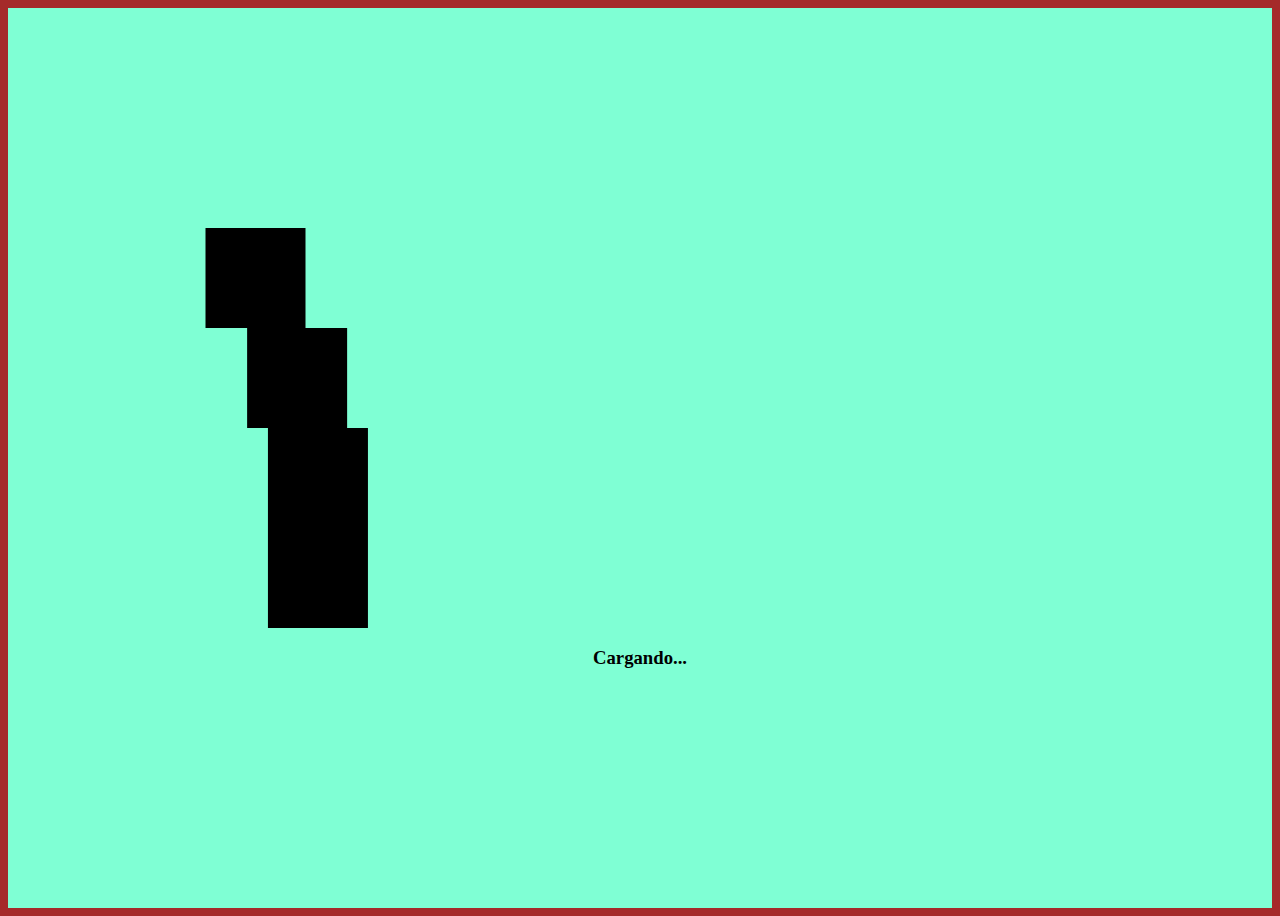
==== Animacion/index.html @ 76e64b33 "Subiendo principio de animacion para pantalla de carga y archivos de la animacion(animejs)" ====
<!DOCTYPE html>
<html lang="en">
<head>
    <meta charset="UTF-8">
    <meta http-equiv="X-UA-Compatible" content="IE=edge">
    <meta name="viewport" content="width=device-width, initial-scale=1.0">
    <script src="./anime-master/lib/anime.min.js"></script>
    <title>Prueba Animaciones</title>

    <style>
        body{
            background-color: brown;
        }
        .container{
            width: 100%;
            height: 100vh;
            background-color: aquamarine;
            align-content: center;
            z-index: 0;
        }

.caja{
        width: 100px;
        height: 100px;
        margin: 0 20% 0 20%;
        background-color: black;
        }
        .pa{
            text-align: center;
        }
    </style>
</head>
<body>
    <div class="container" id="fuera">
        <div class="caja"></div>
        <div class="caja"></div>
        <div class="caja"></div>
        <div class="caja"></div>
        <div class="pa"><h3>Cargando...</h3></div>
    </div>
    <script src="./ani.js"></script>
</body>
</html>
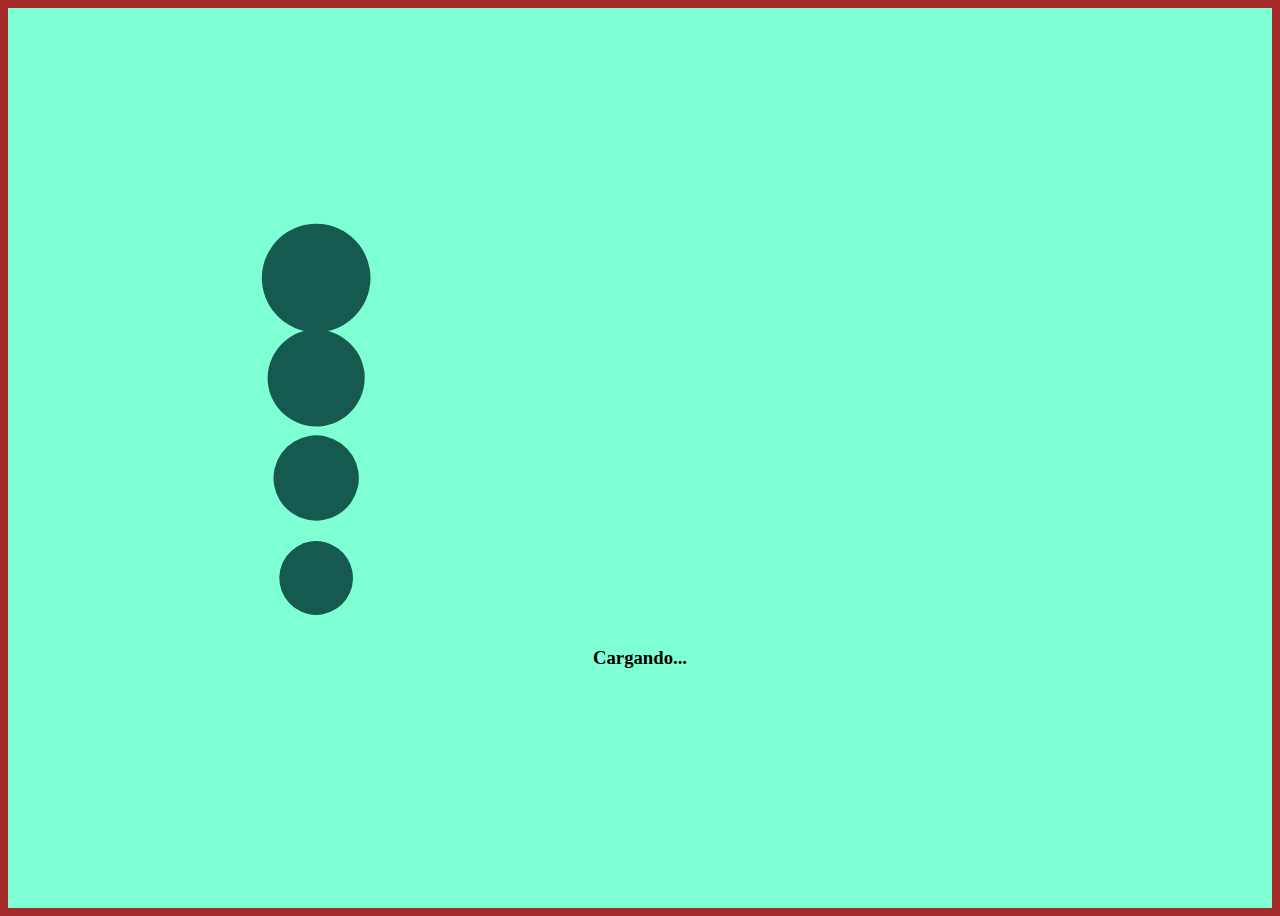
==== commit 88fbb8a0: "style animacion" ====
--- a/Animacion/index.html
+++ b/Animacion/index.html
@@ -23,7 +23,7 @@
         width: 100px;
         height: 100px;
         margin: 0 20% 0 20%;
-        background-color: black;
+        background-color: rgb(22, 90, 79);
         }
         .pa{
             text-align: center;
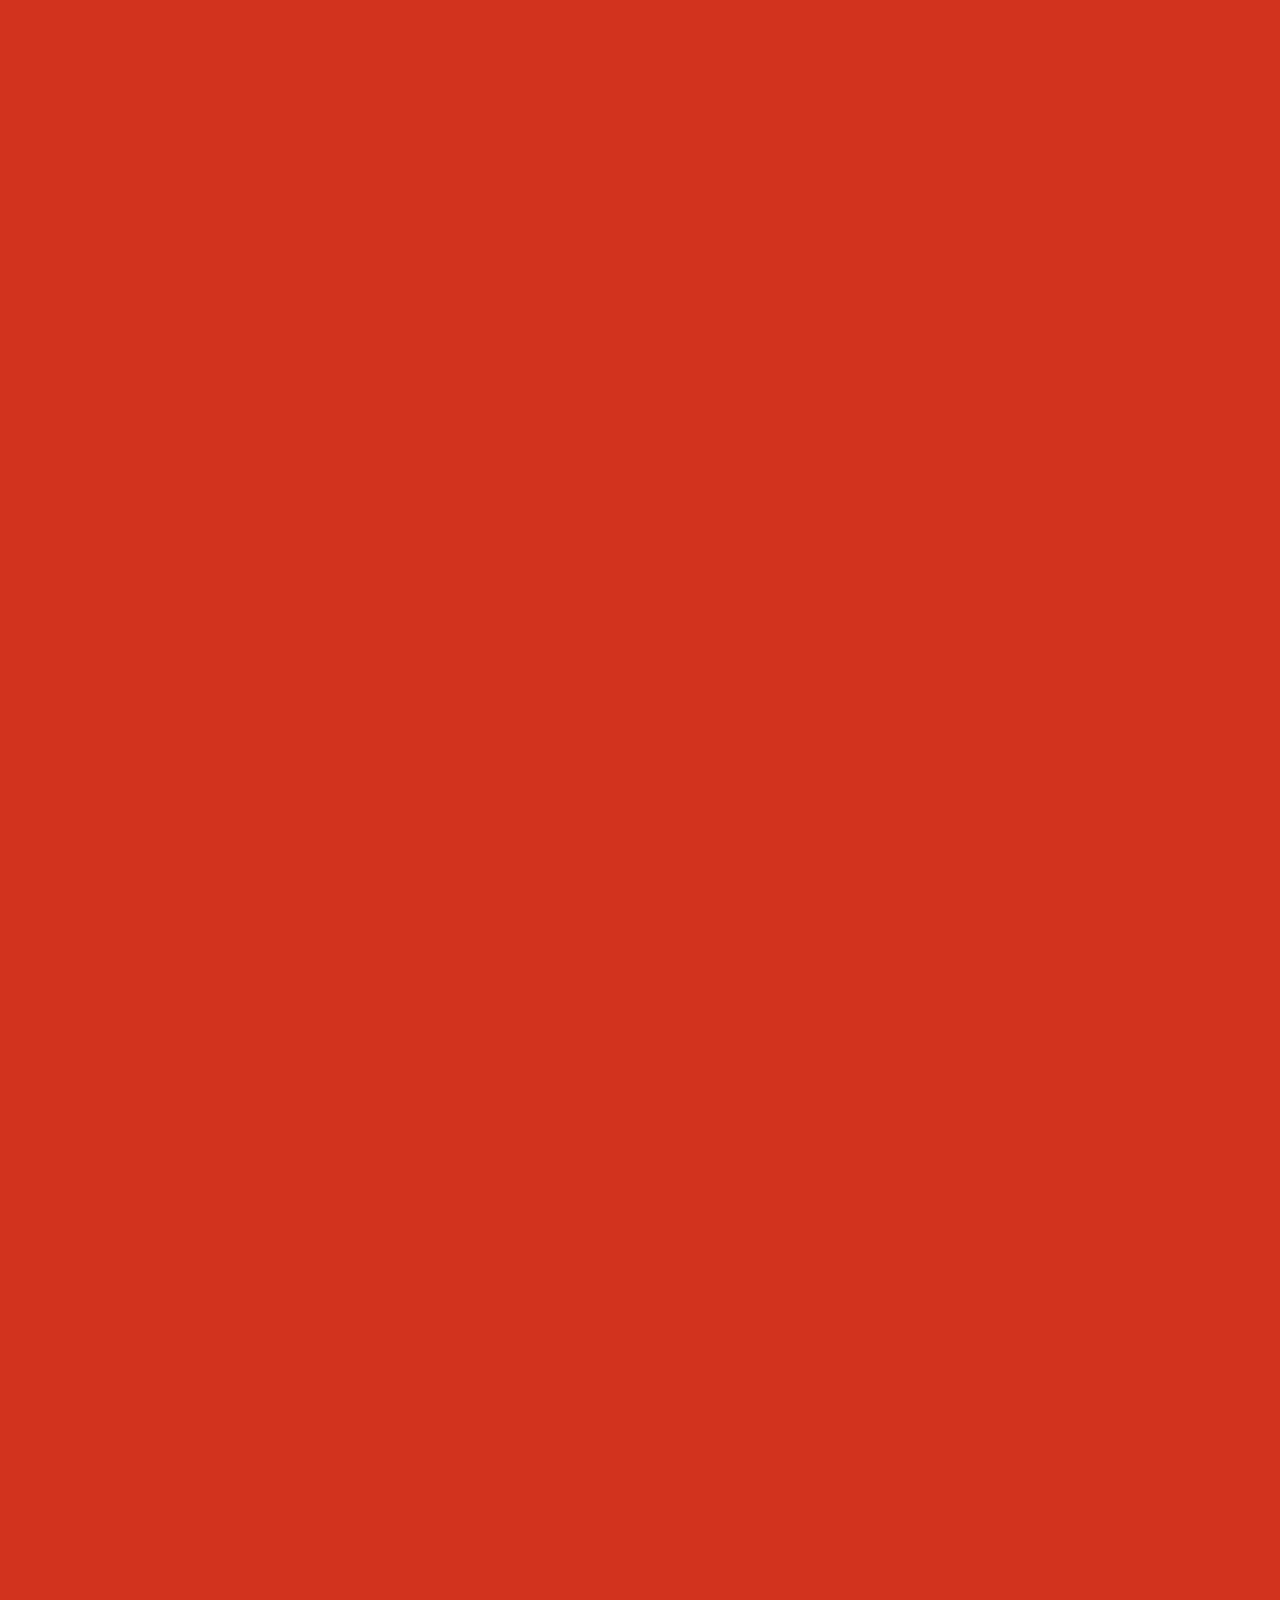
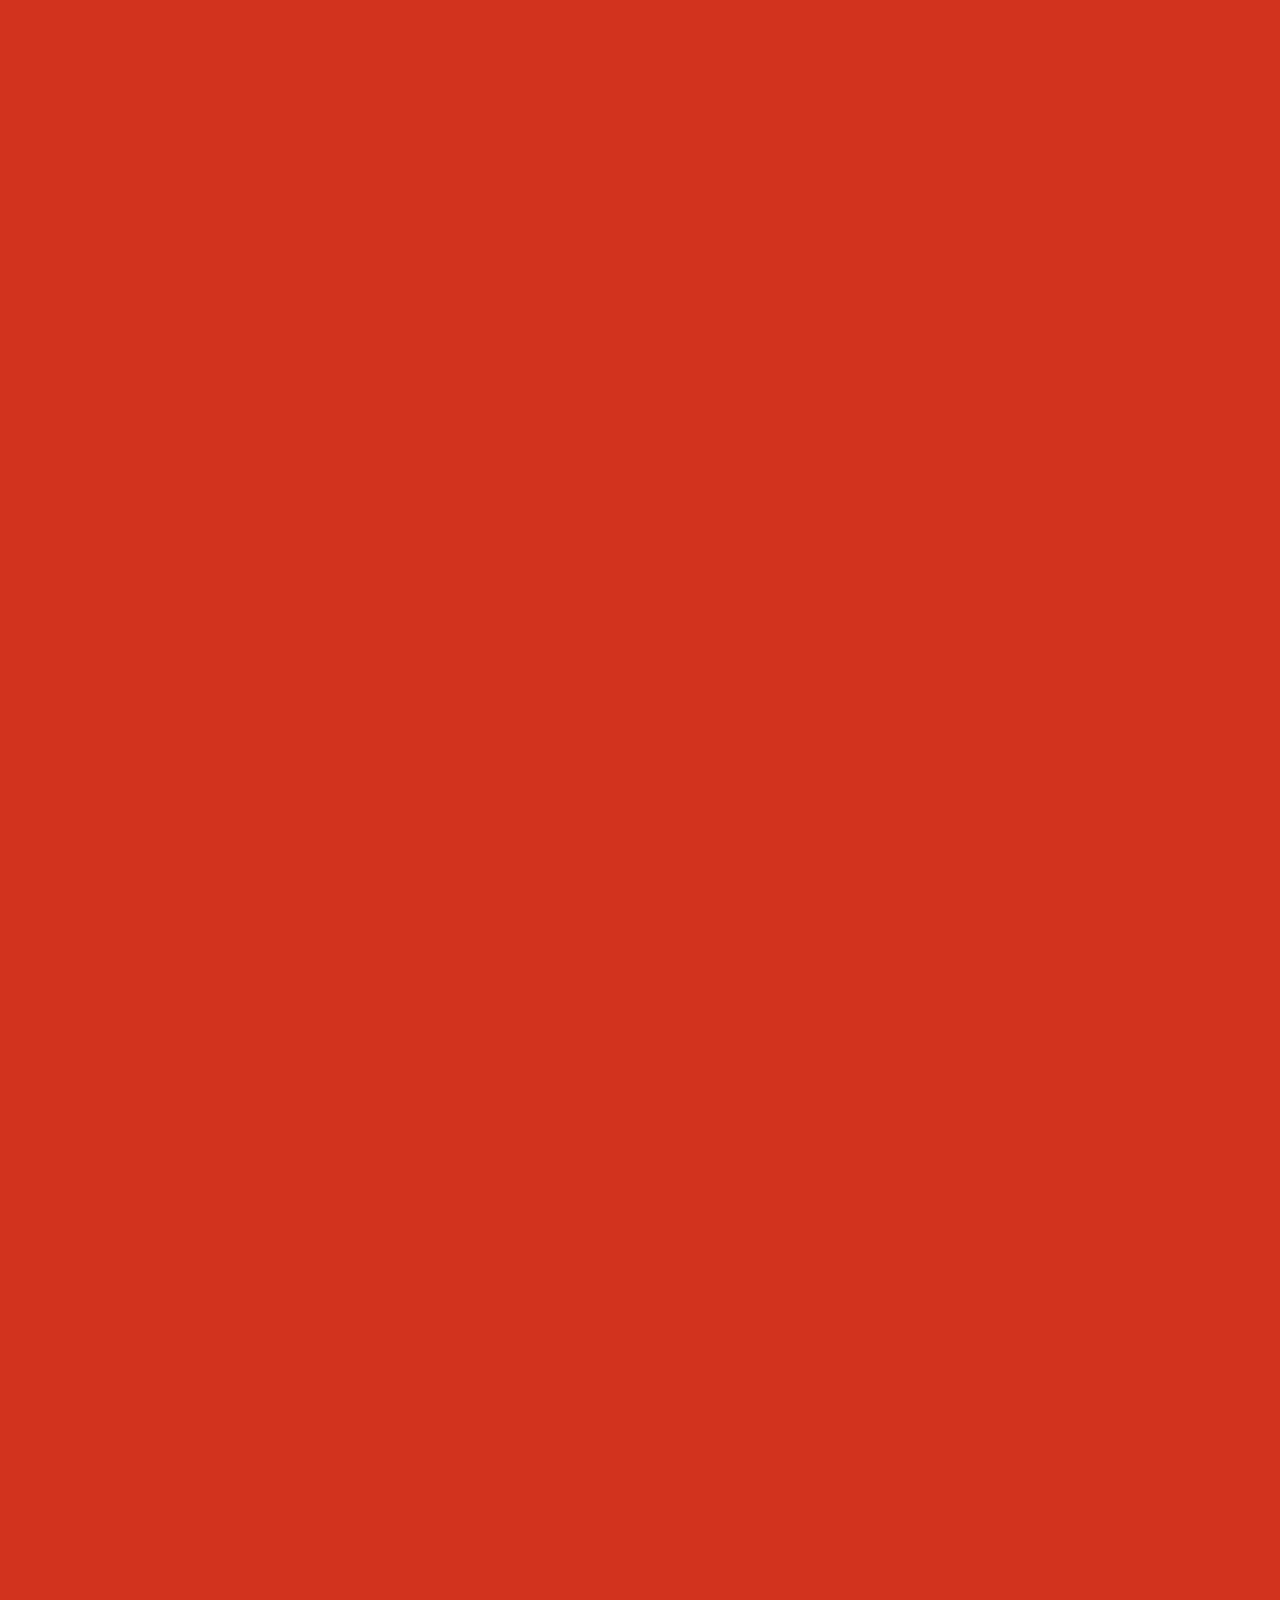
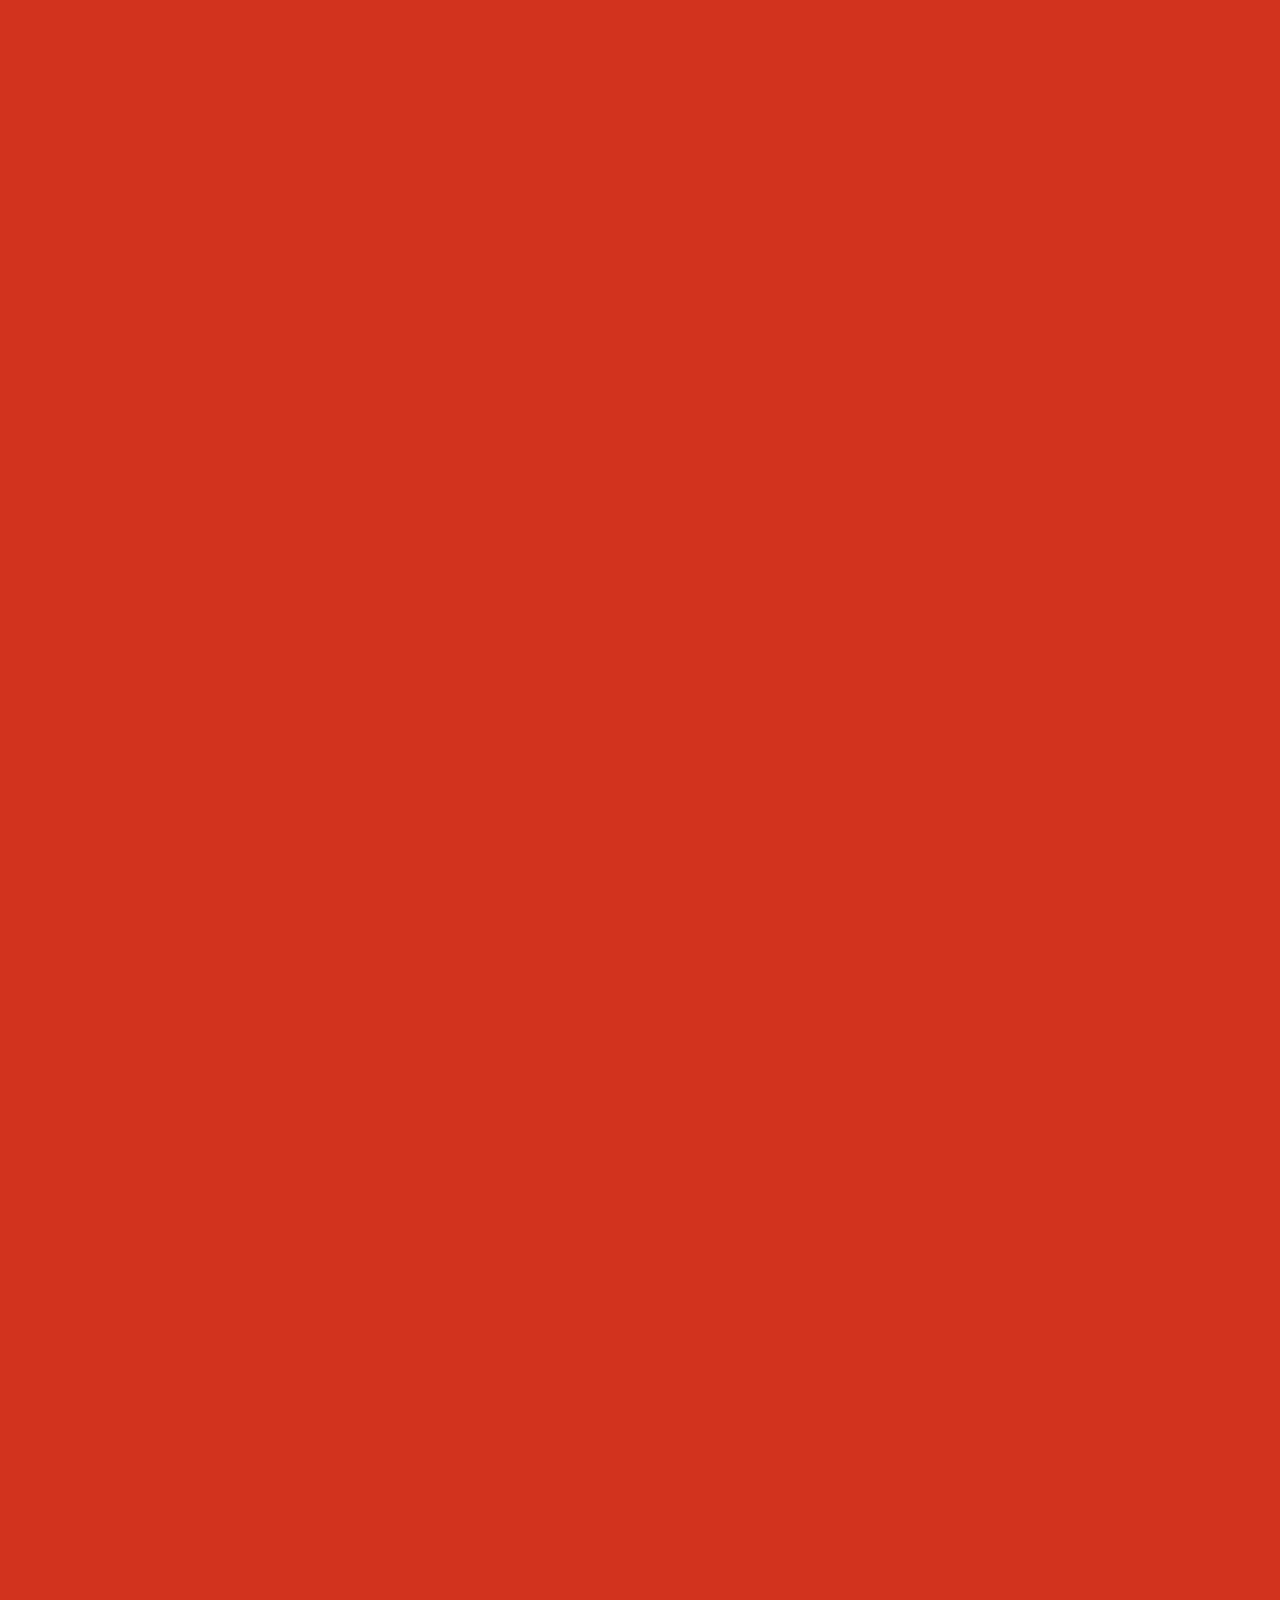
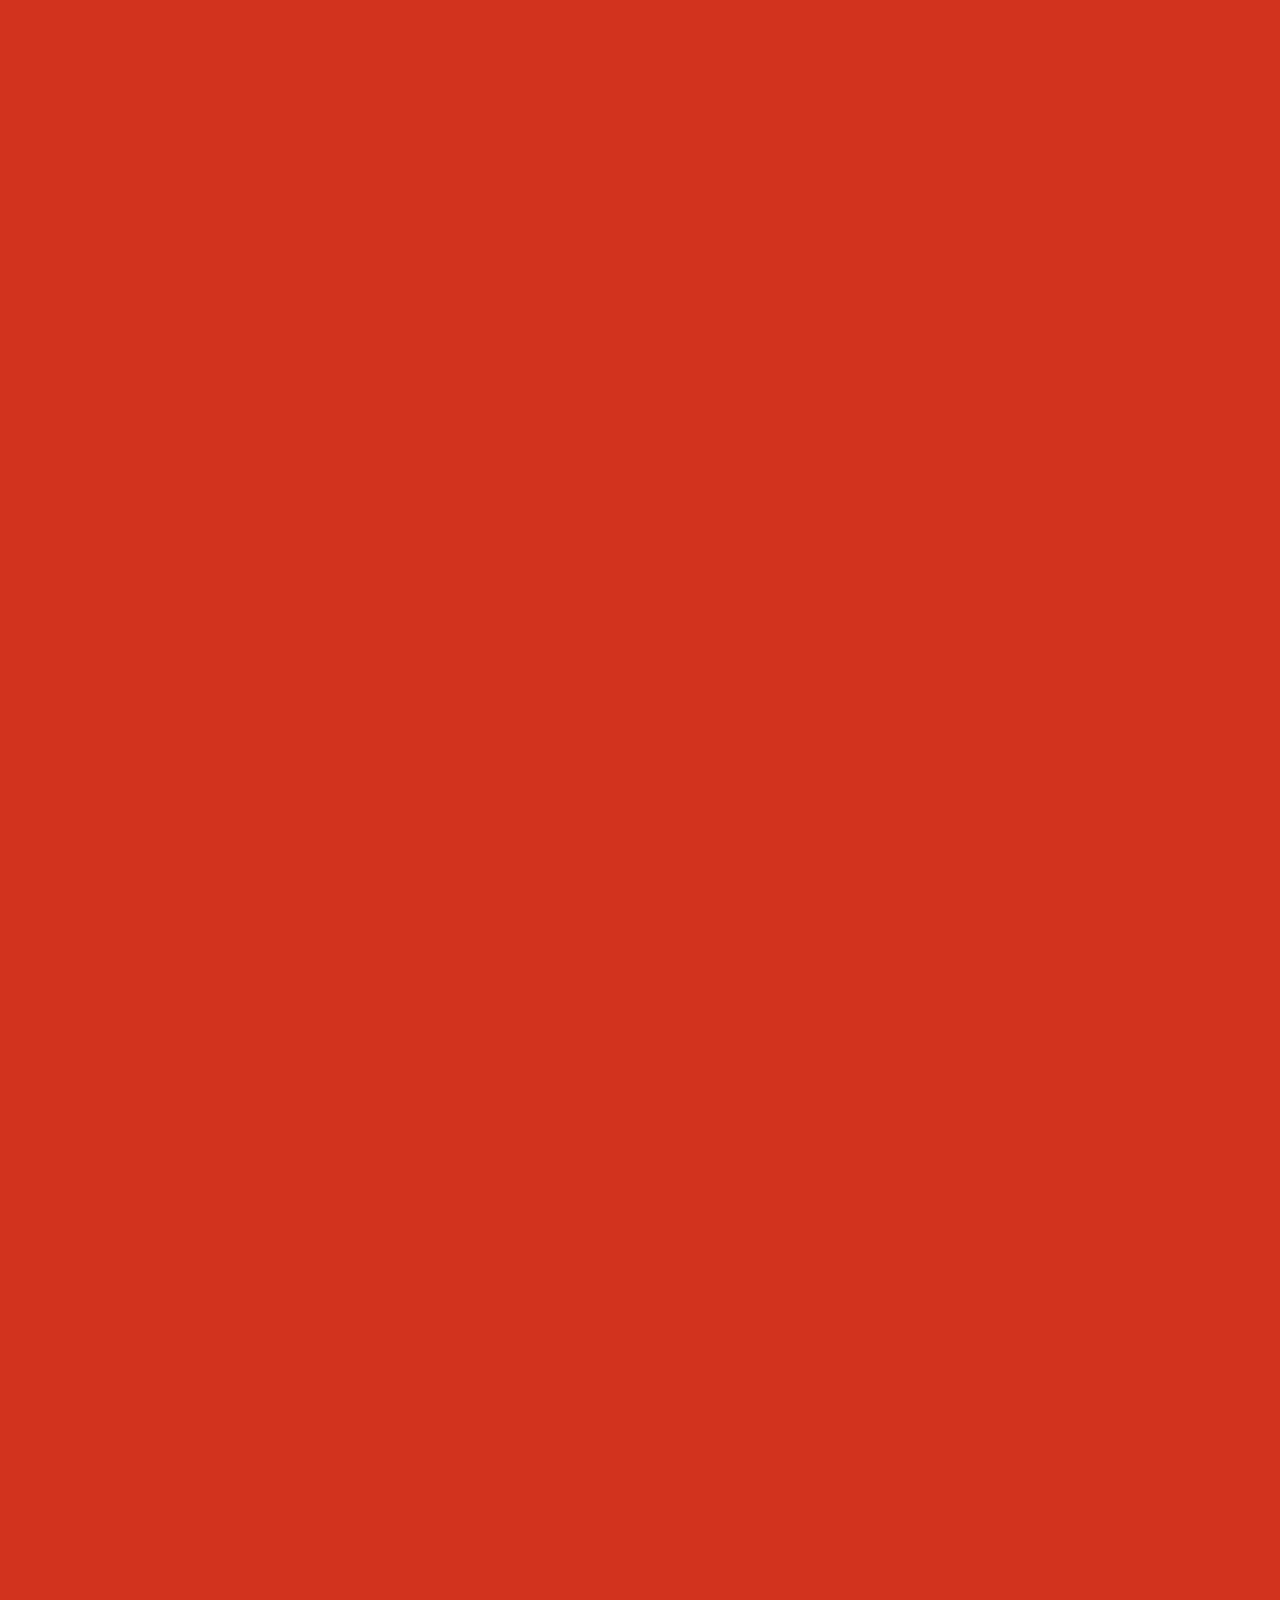
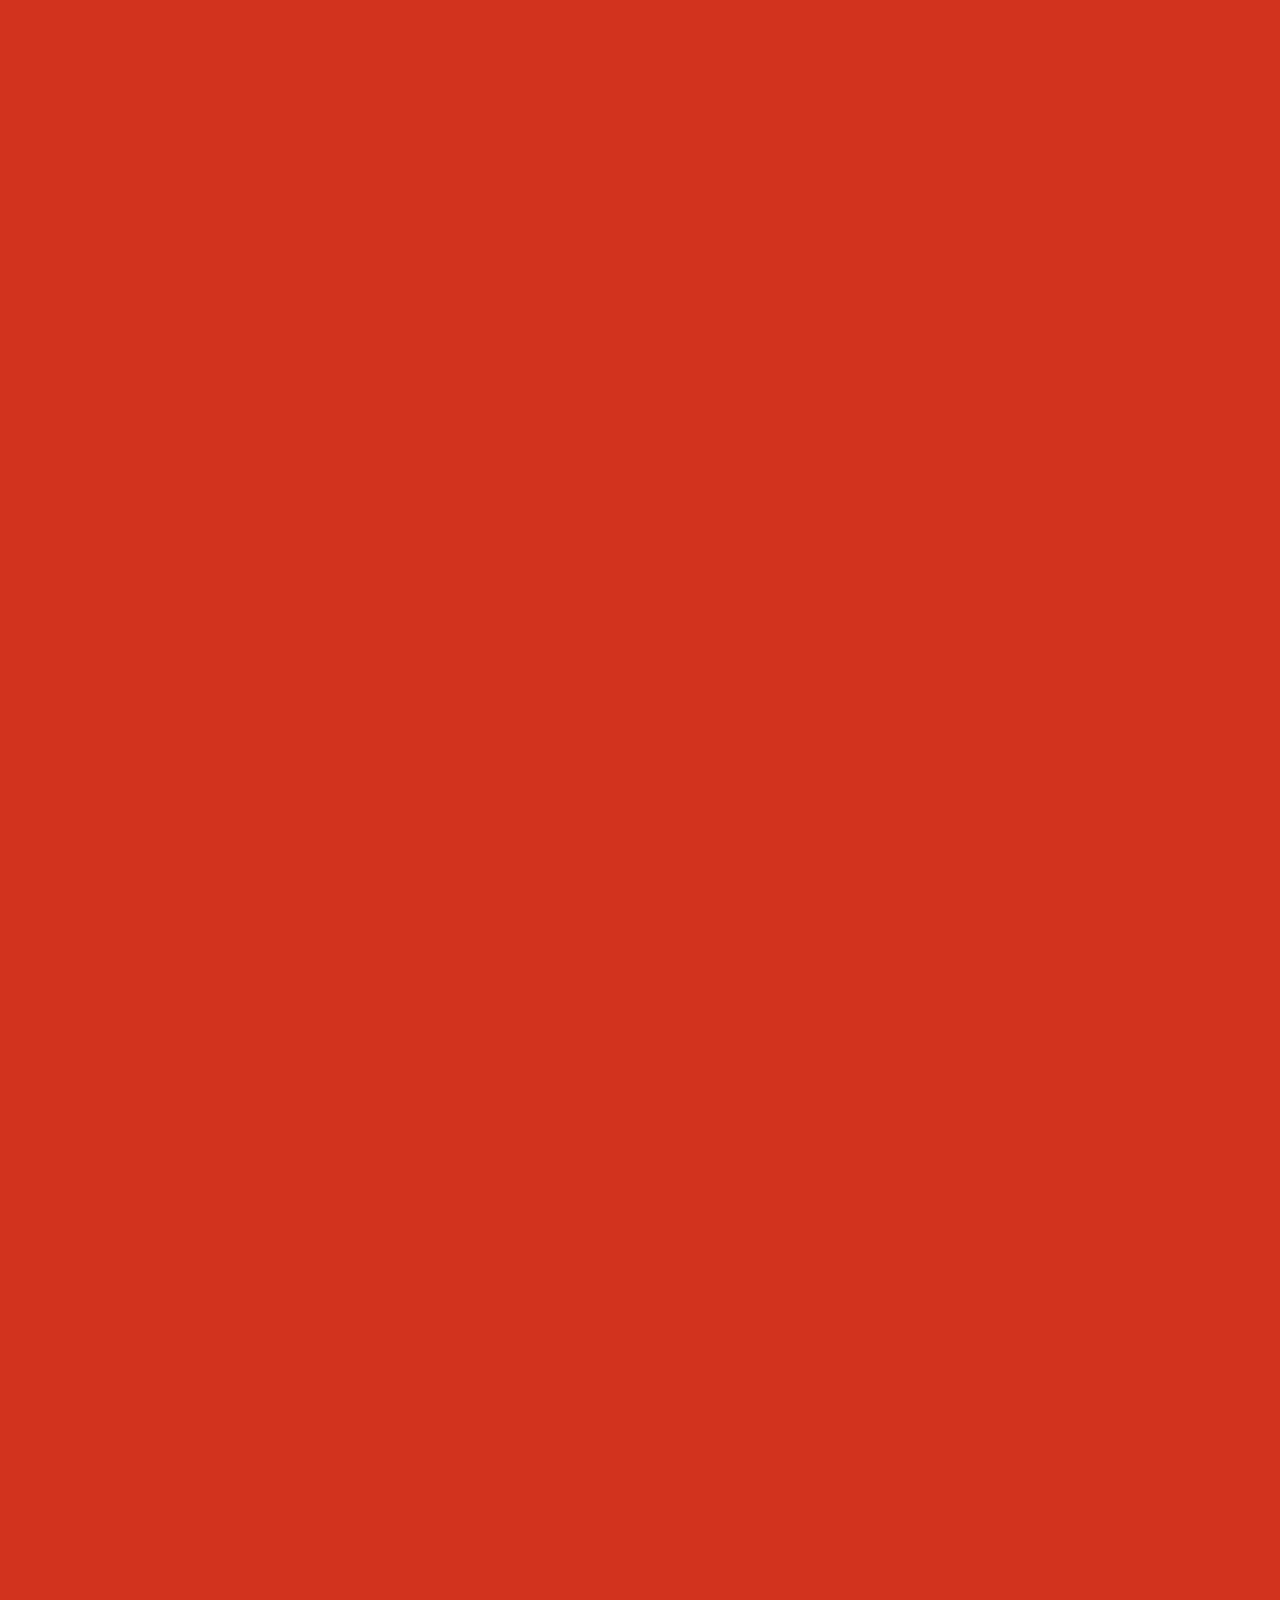
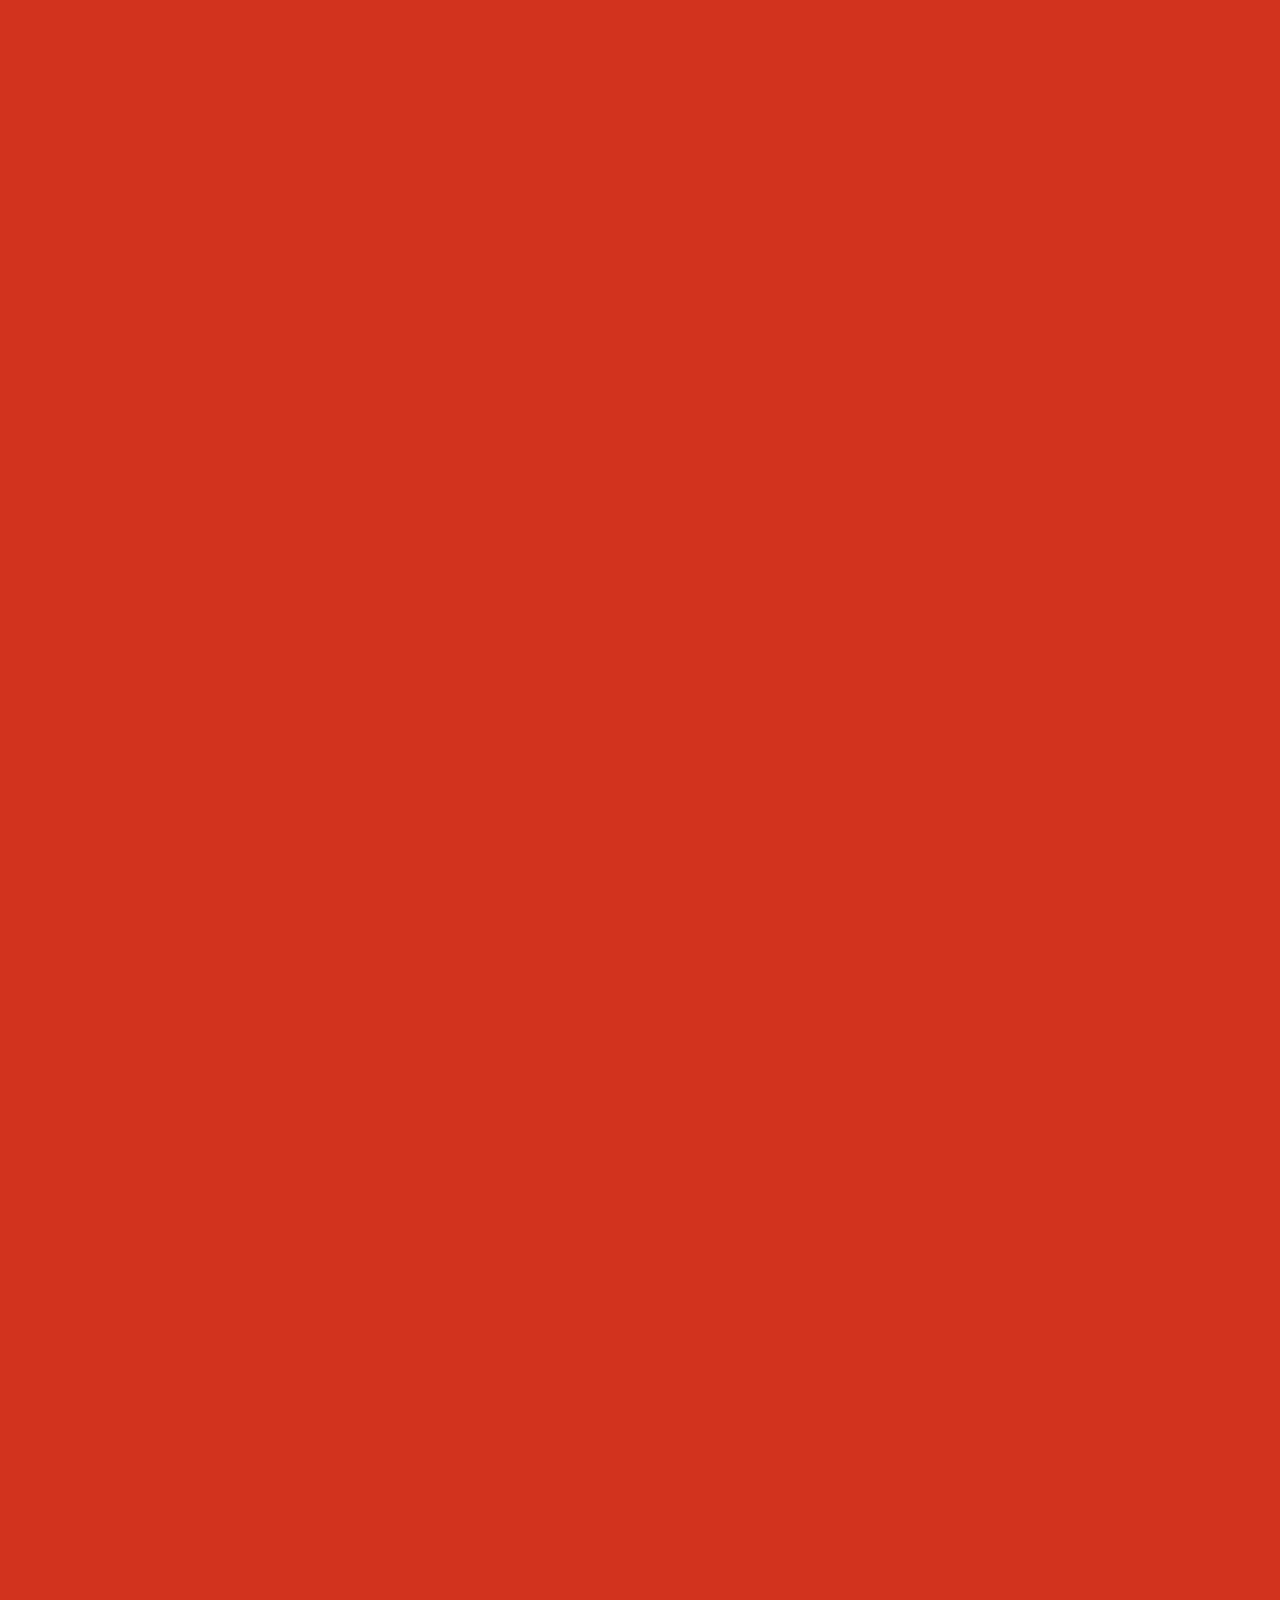
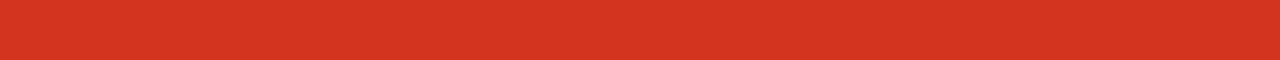
==== commit f57ded55: "actualizando brevemente la animacion" ====
--- a/Animacion/index.html
+++ b/Animacion/index.html
@@ -6,37 +6,15 @@
     <meta name="viewport" content="width=device-width, initial-scale=1.0">
     <script src="./anime-master/lib/anime.min.js"></script>
     <title>Prueba Animaciones</title>
-
-    <style>
-        body{
-            background-color: brown;
-        }
-        .container{
-            width: 100%;
-            height: 100vh;
-            background-color: aquamarine;
-            align-content: center;
-            z-index: 0;
-        }
-
-.caja{
-        width: 100px;
-        height: 100px;
-        margin: 0 20% 0 20%;
-        background-color: rgb(22, 90, 79);
-        }
-        .pa{
-            text-align: center;
-        }
-    </style>
+    <link rel="stylesheet" href="styleR.css">
+    <link rel="stylesheet" href="../bootstrap-5.2.1-dist/css/bootstrap.min.css">
 </head>
 <body>
-    <div class="container" id="fuera">
-        <div class="caja"></div>
-        <div class="caja"></div>
-        <div class="caja"></div>
-        <div class="caja"></div>
-        <div class="pa"><h3>Cargando...</h3></div>
+    <div class="container-fluid" id="fuera">
+        <div class="caja">CAJA 1</div>
+        <div class="caja">LORE LORE</div>
+        <div class="caja">IIIIIIIIPSUM</div>
+
     </div>
     <script src="./ani.js"></script>
 </body>
--- a/Animacion/styleR.css
+++ b/Animacion/styleR.css
@@ -0,0 +1,27 @@
+#fuera {
+    background: linear-gradient(133deg, #005cf5, #00f5e1);
+    background-size: 400% 400%;
+    height: 100vh;
+
+    -webkit-animation: AnimationNameWEB 3s ease infinite;
+    animation: AnimationNameWEB 3s ease infinite;
+}
+.caja{
+    width: 100px;
+    height: 100px;
+    background-color: rgb(209, 51, 31);
+    position: absolute;
+    top: 30vh; left: 30vw;
+    align-items: center;
+}
+
+@-webkit-keyframes AnimationNameWEB {
+    0%{background-position:23% 0%}
+    50%{background-position:78% 100%}
+    100%{background-position:23% 0%}
+}
+@keyframes AnimationNameWEB {
+    0%{background-position:23% 0%}
+    50%{background-position:78% 100%}
+    100%{background-position:23% 0%}
+}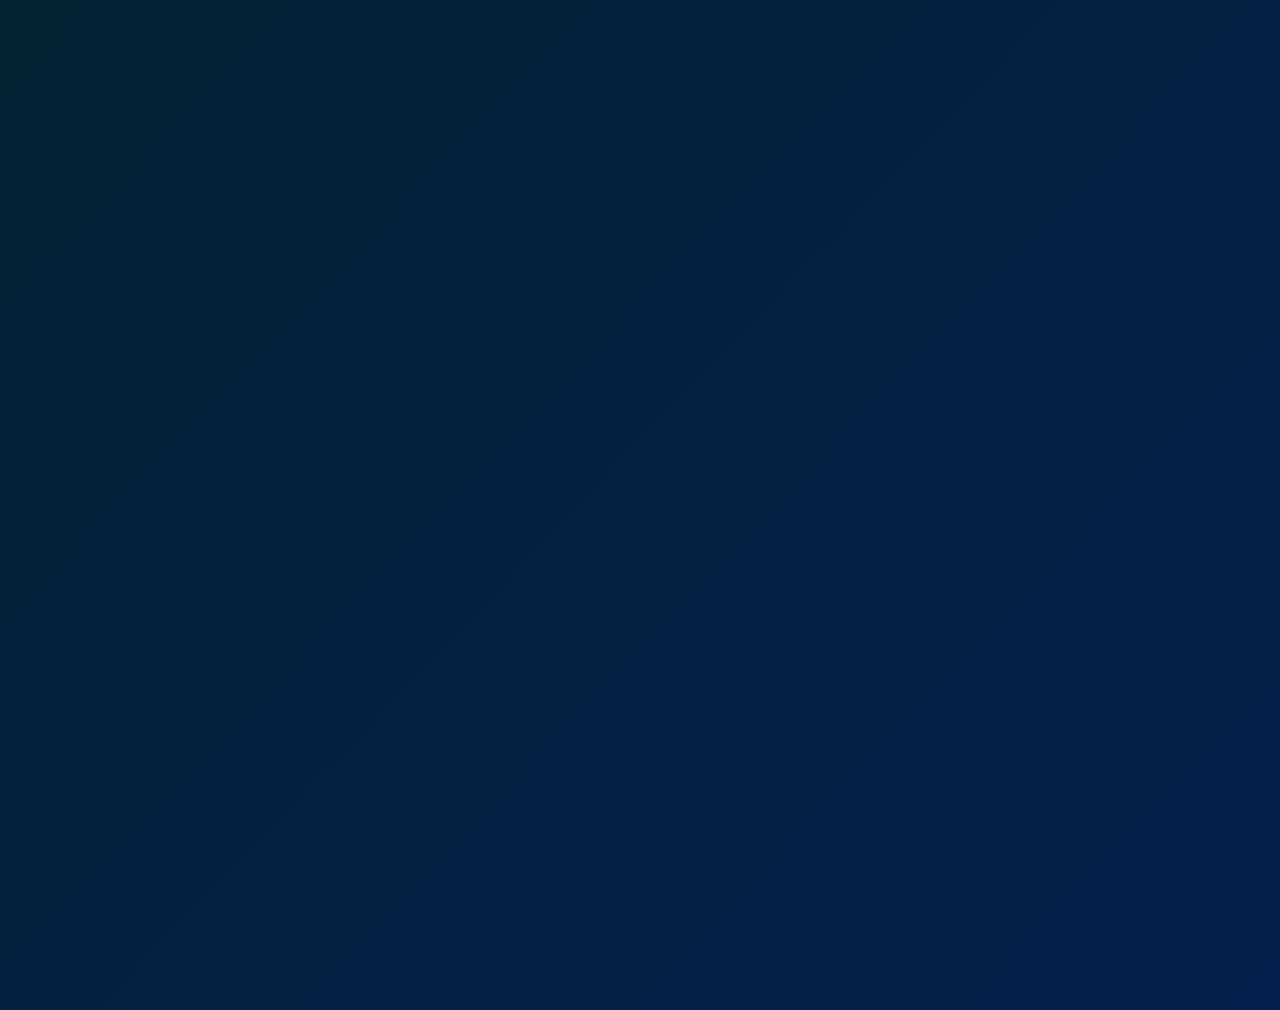
==== commit 8a093370: "añadiendo mas style" ====
--- a/Animacion/index.html
+++ b/Animacion/index.html
@@ -11,9 +11,9 @@
 </head>
 <body>
     <div class="container-fluid" id="fuera">
-        <div class="caja">CAJA 1</div>
-        <div class="caja">LORE LORE</div>
-        <div class="caja">IIIIIIIIPSUM</div>
+        <div class="caja"></div>
+        <div class="caja"></div>
+        <div class="caja"></div>
 
     </div>
     <script src="./ani.js"></script>
--- a/Animacion/styleR.css
+++ b/Animacion/styleR.css
@@ -1,27 +1,32 @@
 #fuera {
     background: linear-gradient(133deg, #005cf5, #00f5e1);
-    background-size: 400% 400%;
     height: 100vh;
-
-    -webkit-animation: AnimationNameWEB 3s ease infinite;
-    animation: AnimationNameWEB 3s ease infinite;
 }
 .caja{
     width: 100px;
     height: 100px;
-    background-color: rgb(209, 51, 31);
     position: absolute;
     top: 30vh; left: 30vw;
     align-items: center;
+    background: linear-gradient(131deg, #03231b, #0e13df, #0edfc5);
+    background-size: 600% 600%;
+    -webkit-animation: AnimationName 1s ease infinite;
+    -moz-animation: AnimationName 1s ease infinite;
+    animation: AnimationName 1s ease infinite;
 }
 
-@-webkit-keyframes AnimationNameWEB {
-    0%{background-position:23% 0%}
-    50%{background-position:78% 100%}
-    100%{background-position:23% 0%}
+@-webkit-keyframes AnimationName {
+    0%{background-position:7% 0%}
+    50%{background-position:94% 100%}
+    100%{background-position:7% 0%}
 }
-@keyframes AnimationNameWEB {
-    0%{background-position:23% 0%}
-    50%{background-position:78% 100%}
-    100%{background-position:23% 0%}
-}+@-moz-keyframes AnimationName {
+    0%{background-position:7% 0%}
+    50%{background-position:94% 100%}
+    100%{background-position:7% 0%}
+}
+@keyframes AnimationName {
+    0%{background-position:7% 0%}
+    50%{background-position:94% 100%}
+    100%{background-position:7% 0%}
+}
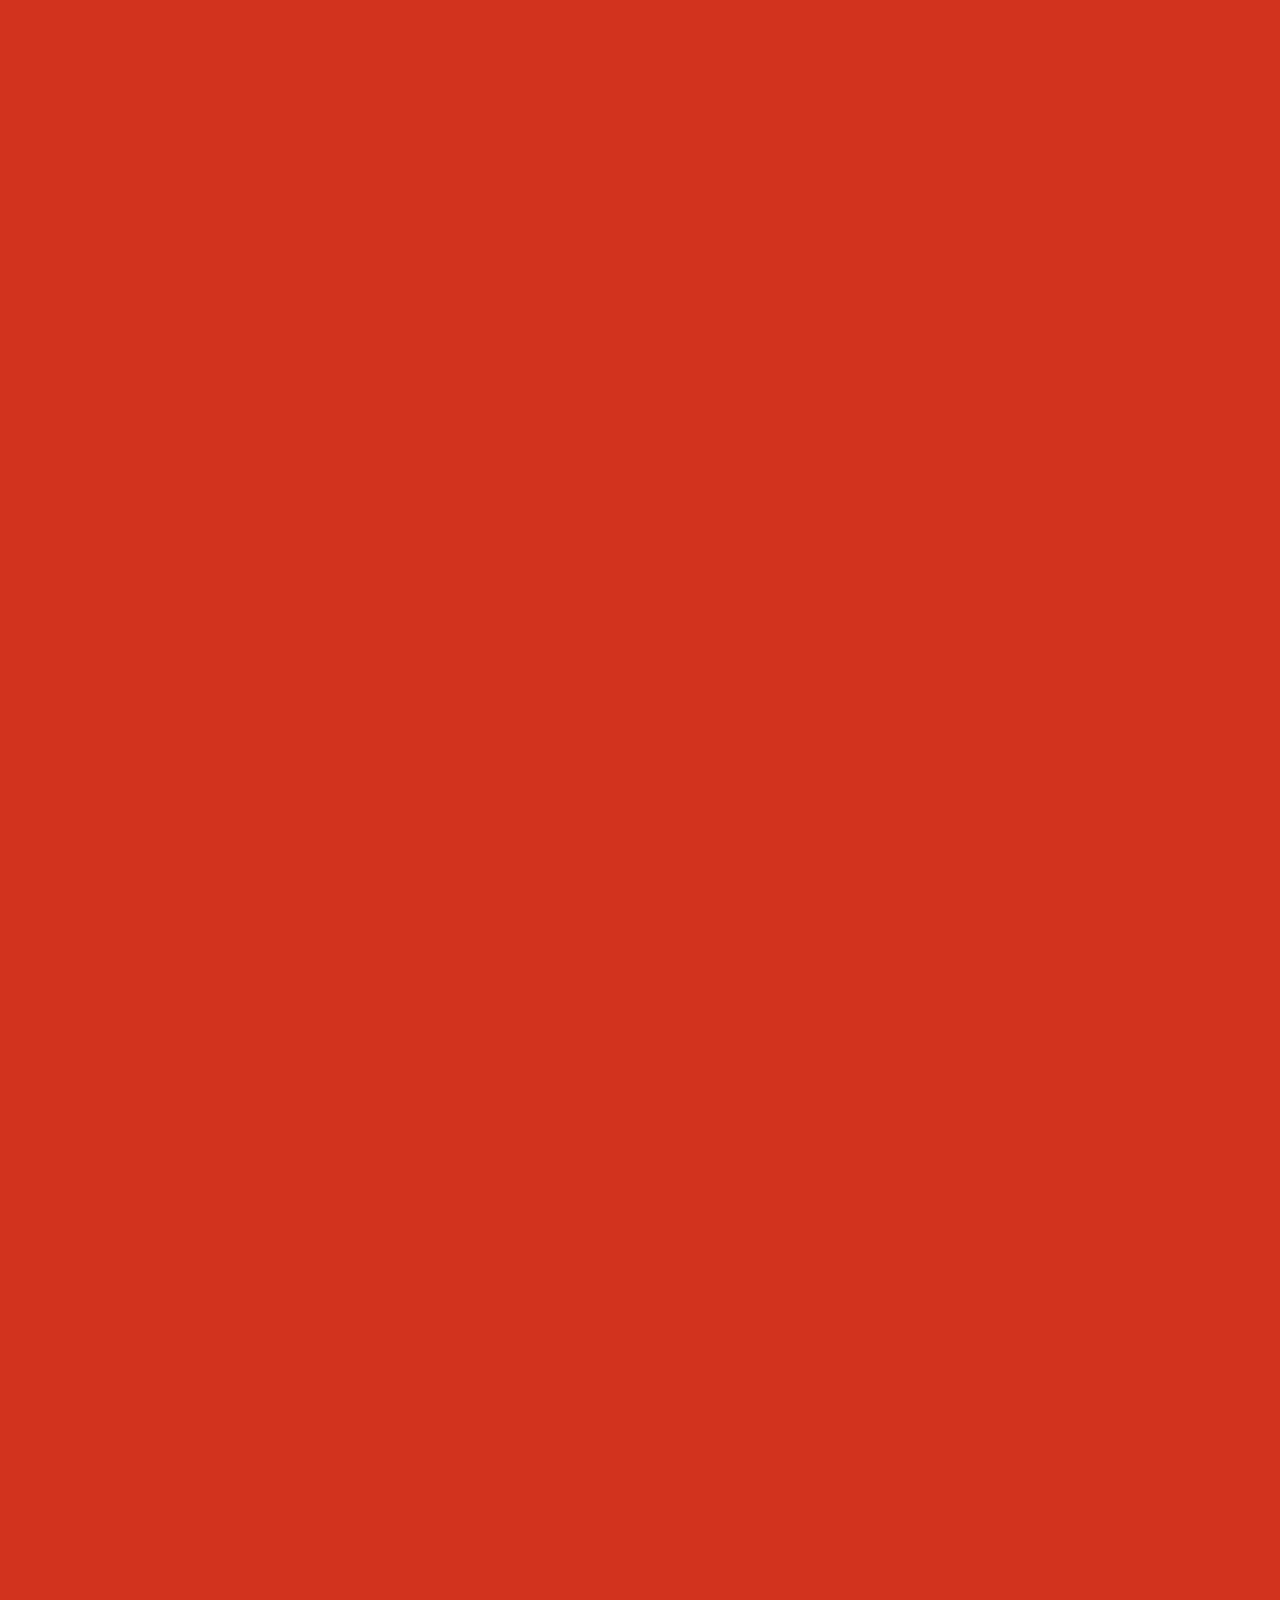
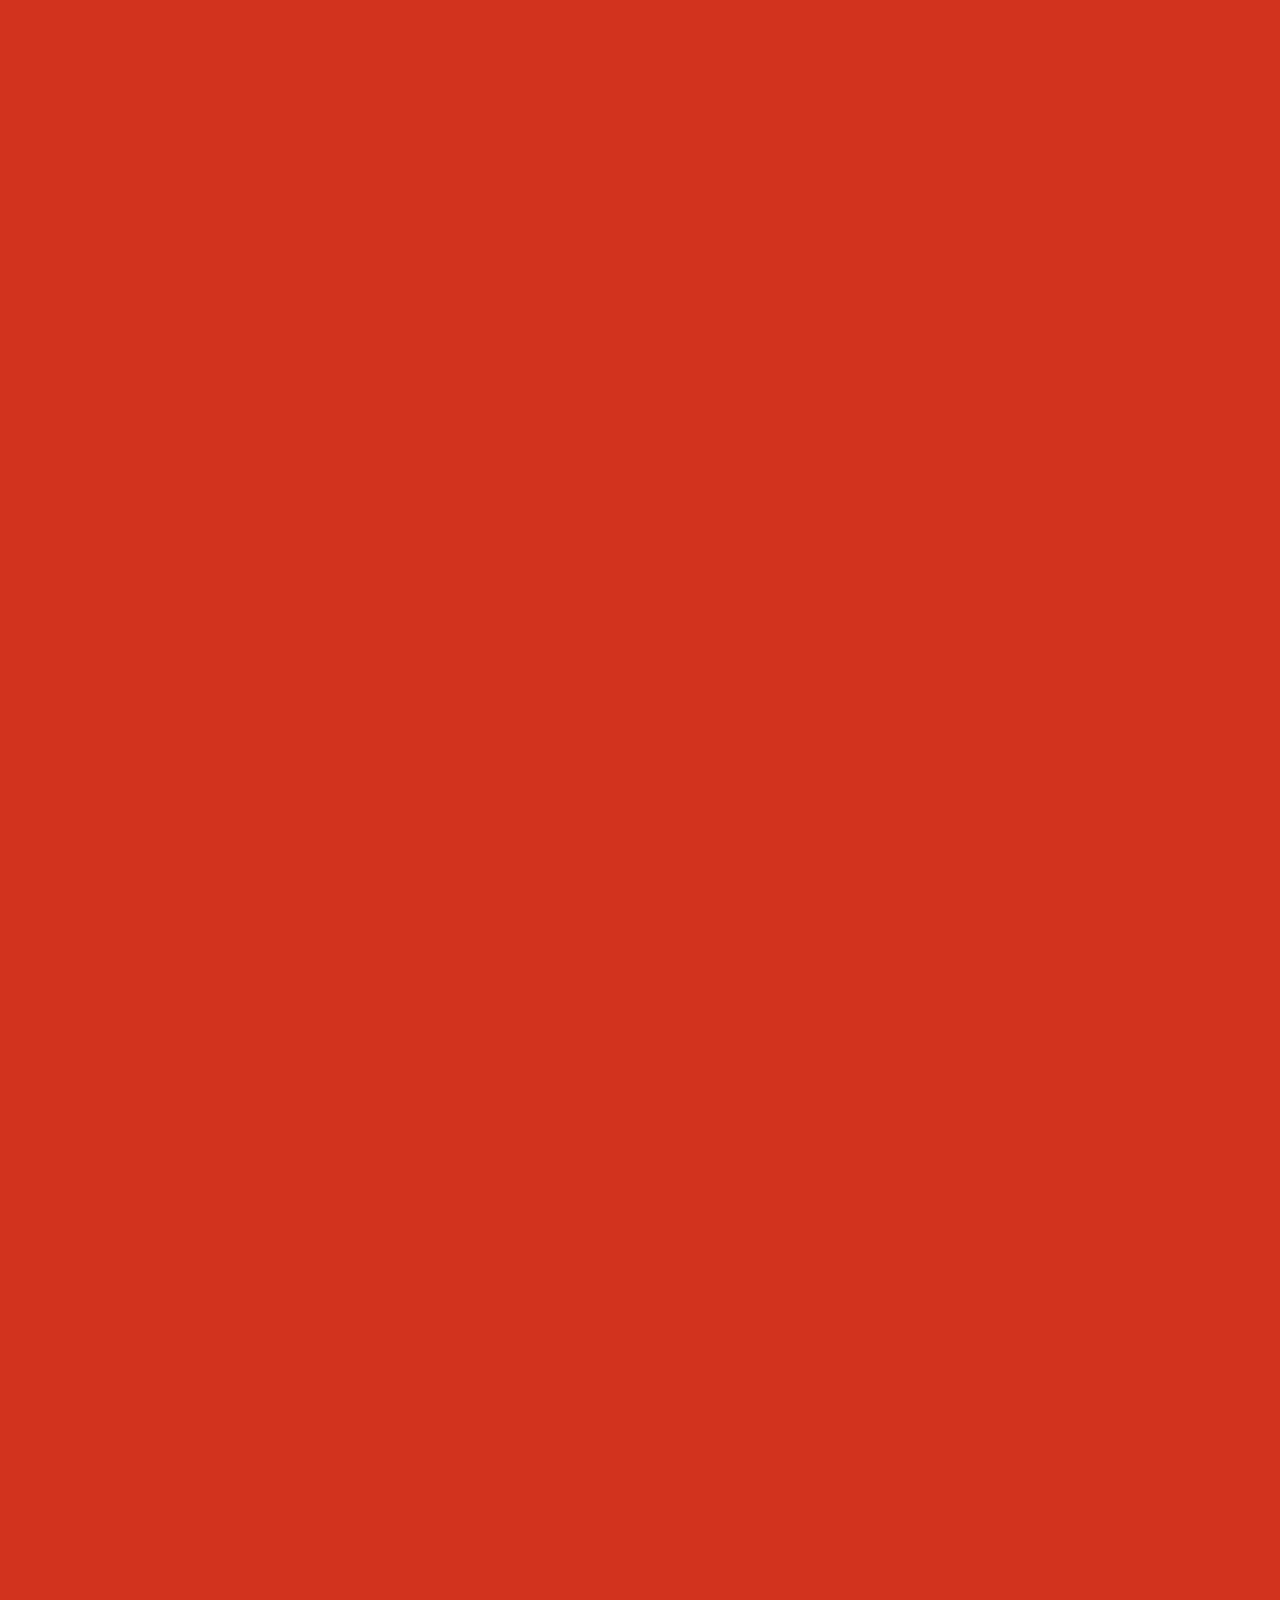
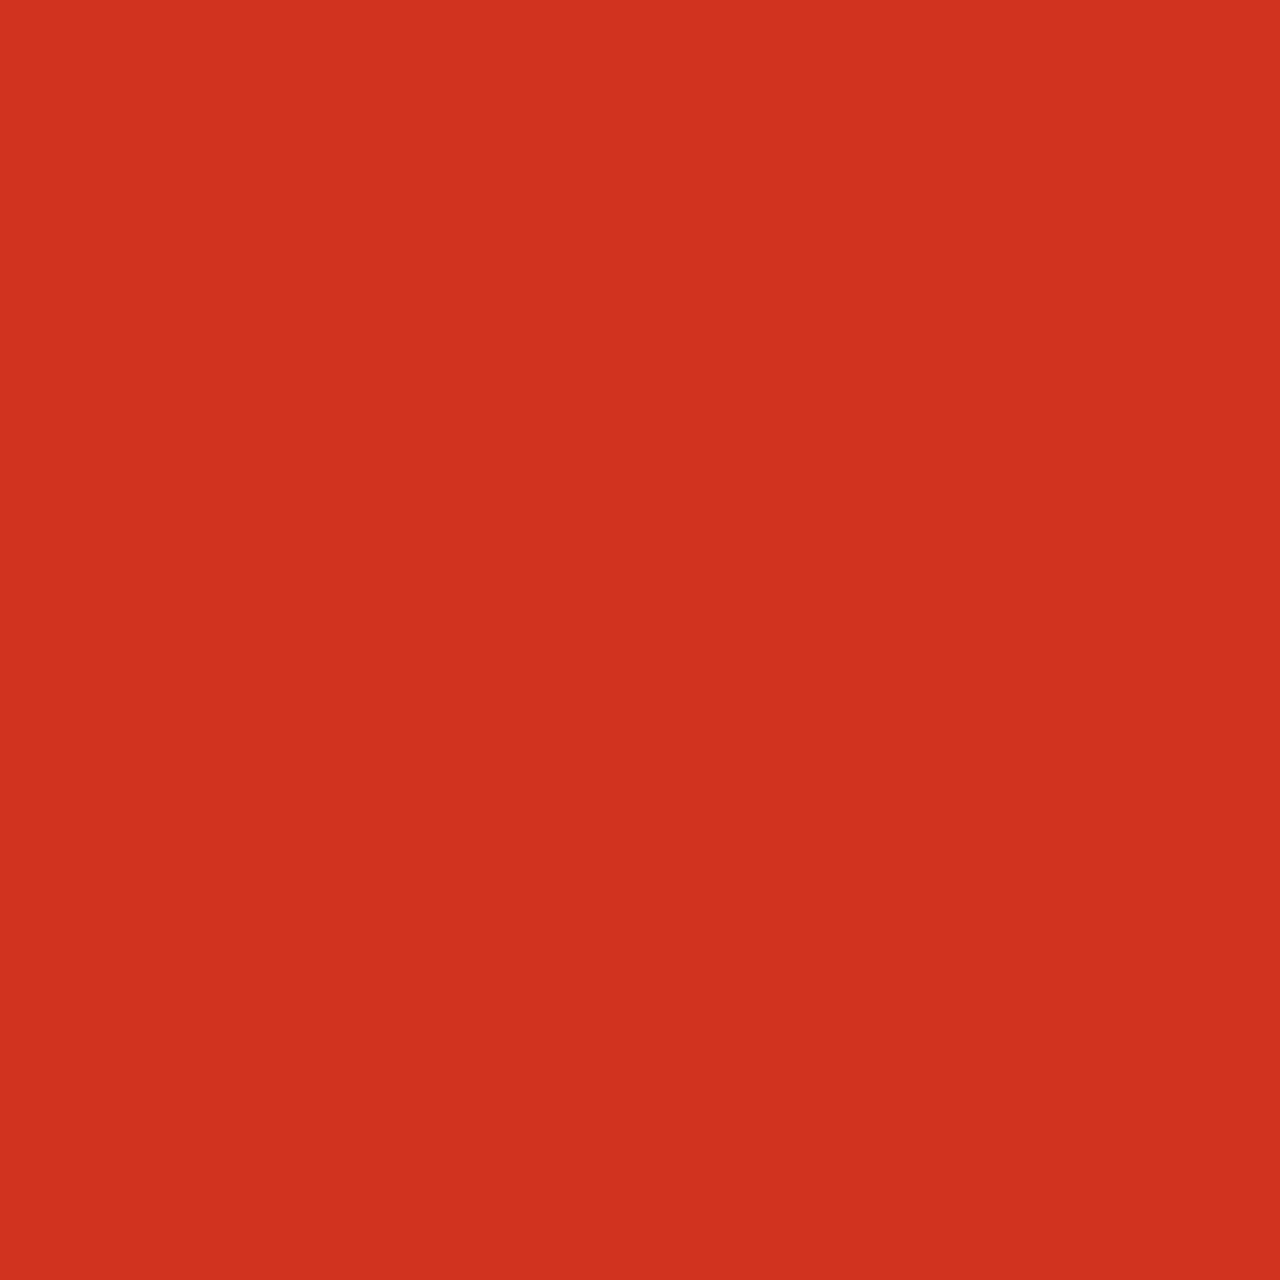
==== commit c438c3ea: "Merge branch 'main' into branchPol" ====
--- a/Animacion/index.html
+++ b/Animacion/index.html
@@ -11,9 +11,9 @@
 </head>
 <body>
     <div class="container-fluid" id="fuera">
-        <div class="caja"></div>
-        <div class="caja"></div>
-        <div class="caja"></div>
+        <div class="caja">CAJA 1</div>
+        <div class="caja">LORE LORE</div>
+        <div class="caja">IIIIIIIIPSUM</div>
 
     </div>
     <script src="./ani.js"></script>
--- a/Animacion/styleR.css
+++ b/Animacion/styleR.css
@@ -1,32 +1,27 @@
 #fuera {
     background: linear-gradient(133deg, #005cf5, #00f5e1);
+    background-size: 400% 400%;
     height: 100vh;
+
+    -webkit-animation: AnimationNameWEB 3s ease infinite;
+    animation: AnimationNameWEB 3s ease infinite;
 }
 .caja{
     width: 100px;
     height: 100px;
+    background-color: rgb(209, 51, 31);
     position: absolute;
     top: 30vh; left: 30vw;
     align-items: center;
-    background: linear-gradient(131deg, #03231b, #0e13df, #0edfc5);
-    background-size: 600% 600%;
-    -webkit-animation: AnimationName 1s ease infinite;
-    -moz-animation: AnimationName 1s ease infinite;
-    animation: AnimationName 1s ease infinite;
 }
 
-@-webkit-keyframes AnimationName {
-    0%{background-position:7% 0%}
-    50%{background-position:94% 100%}
-    100%{background-position:7% 0%}
+@-webkit-keyframes AnimationNameWEB {
+    0%{background-position:23% 0%}
+    50%{background-position:78% 100%}
+    100%{background-position:23% 0%}
 }
-@-moz-keyframes AnimationName {
-    0%{background-position:7% 0%}
-    50%{background-position:94% 100%}
-    100%{background-position:7% 0%}
-}
-@keyframes AnimationName {
-    0%{background-position:7% 0%}
-    50%{background-position:94% 100%}
-    100%{background-position:7% 0%}
-}
+@keyframes AnimationNameWEB {
+    0%{background-position:23% 0%}
+    50%{background-position:78% 100%}
+    100%{background-position:23% 0%}
+}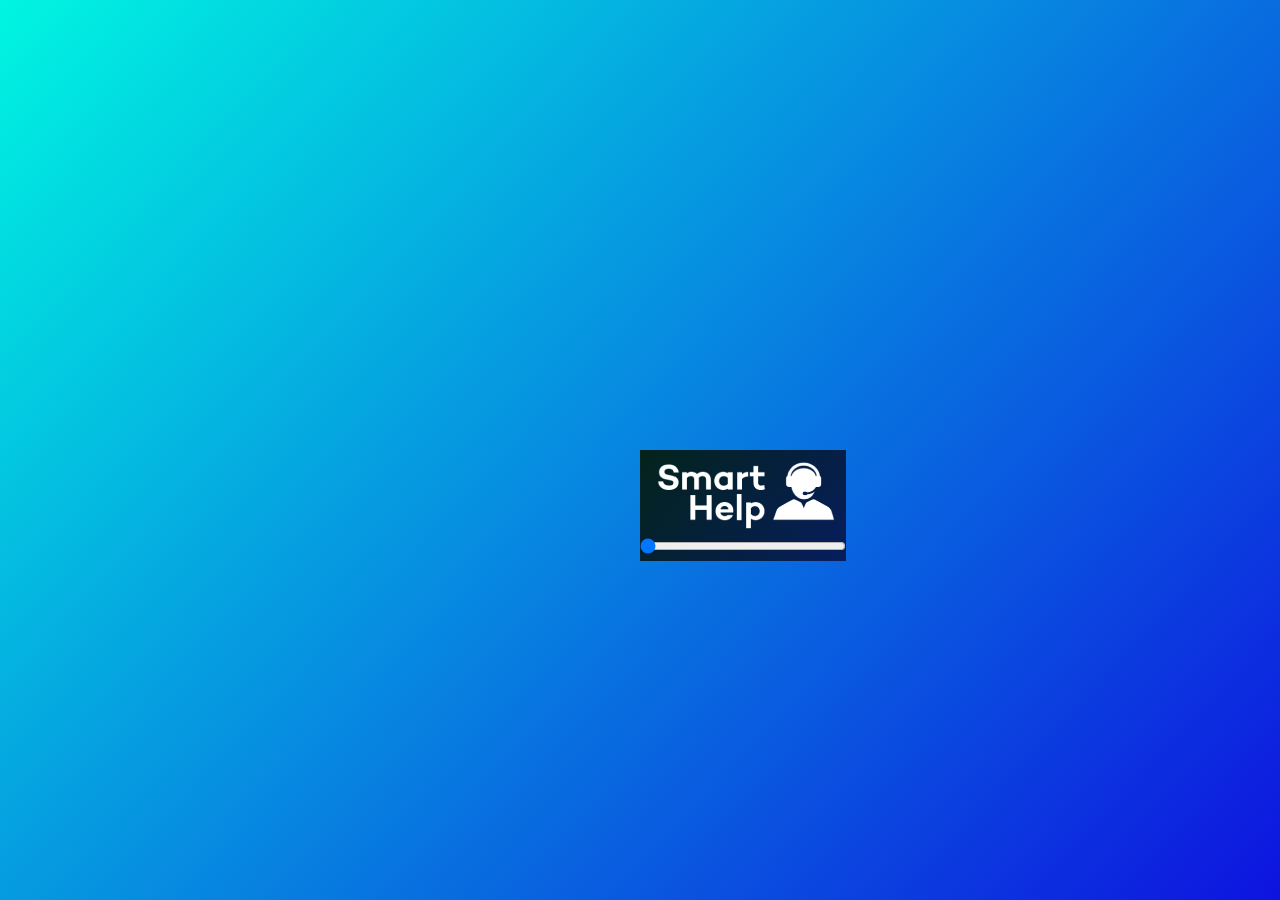
==== commit 566bbfa1: "animacion terminada por ahora" ====
--- a/Animacion/index.html
+++ b/Animacion/index.html
@@ -11,10 +11,12 @@
 </head>
 <body>
     <div class="container-fluid" id="fuera">
-        <div class="caja">CAJA 1</div>
-        <div class="caja">LORE LORE</div>
-        <div class="caja">IIIIIIIIPSUM</div>
-
+        <div class="caja">
+            <img src="../PagPrincipal/iconos/SmartHelp-logo.png" alt="smh">
+            <div>
+                <input class="temp" value="0" style="" type="range">
+            </div>
+        </div>
     </div>
     <script src="./ani.js"></script>
 </body>
--- a/Animacion/styleR.css
+++ b/Animacion/styleR.css
@@ -1,27 +1,49 @@
 #fuera {
-    background: linear-gradient(133deg, #005cf5, #00f5e1);
-    background-size: 400% 400%;
+    background: linear-gradient(133deg, #00f5e1, #0e13df);
     height: 100vh;
-
-    -webkit-animation: AnimationNameWEB 3s ease infinite;
-    animation: AnimationNameWEB 3s ease infinite;
+    -webkit-animation: AnimationName 10s ease infinite;
+    -moz-animation: AnimationName 10s ease infinite;
+    animation: AnimationName 10s ease infinite;
 }
 .caja{
-    width: 100px;
-    height: 100px;
-    background-color: rgb(209, 51, 31);
     position: absolute;
-    top: 30vh; left: 30vw;
+    top: 50vh; left: 50vw;
     align-items: center;
+    background: linear-gradient(131deg, #03231b, #0e13df, #0edfc5);
+    background-size: 600% 600%;
+    -webkit-animation: AnimationName 10s ease infinite;
+    -moz-animation: AnimationName 10s ease infinite;
+    animation: AnimationName 10s ease infinite;
+    align-content: center;
 }
 
-@-webkit-keyframes AnimationNameWEB {
-    0%{background-position:23% 0%}
-    50%{background-position:78% 100%}
-    100%{background-position:23% 0%}
+@-webkit-keyframes AnimationName {
+    0%{background-position:7% 0%}
+    50%{background-position:94% 100%}
+    100%{background-position:7% 0%}
 }
-@keyframes AnimationNameWEB {
-    0%{background-position:23% 0%}
-    50%{background-position:78% 100%}
-    100%{background-position:23% 0%}
-}+@-moz-keyframes AnimationName {
+    0%{background-position:7% 0%}
+    50%{background-position:94% 100%}
+    100%{background-position:7% 0%}
+}
+@keyframes AnimationName {
+    0%{background-position:7% 0%}
+    50%{background-position:94% 100%}
+    100%{background-position:7% 0%}
+}
+ input{
+    background: linear-gradient(131deg, #df0e19, #0edfc5);
+    background-size: 600% 600%;
+    -webkit-animation: AnimationName 10s ease infinite;
+    -moz-animation: AnimationName 10s ease infinite;
+    animation: AnimationName 10s ease infinite;
+    align-content: center;
+    text-align: center;
+    width: 100%;
+    color: #03231b;
+ }
+ input[type="range"]::-moz-range-progress {
+    background-color: #43e5f7; 
+  }
+  in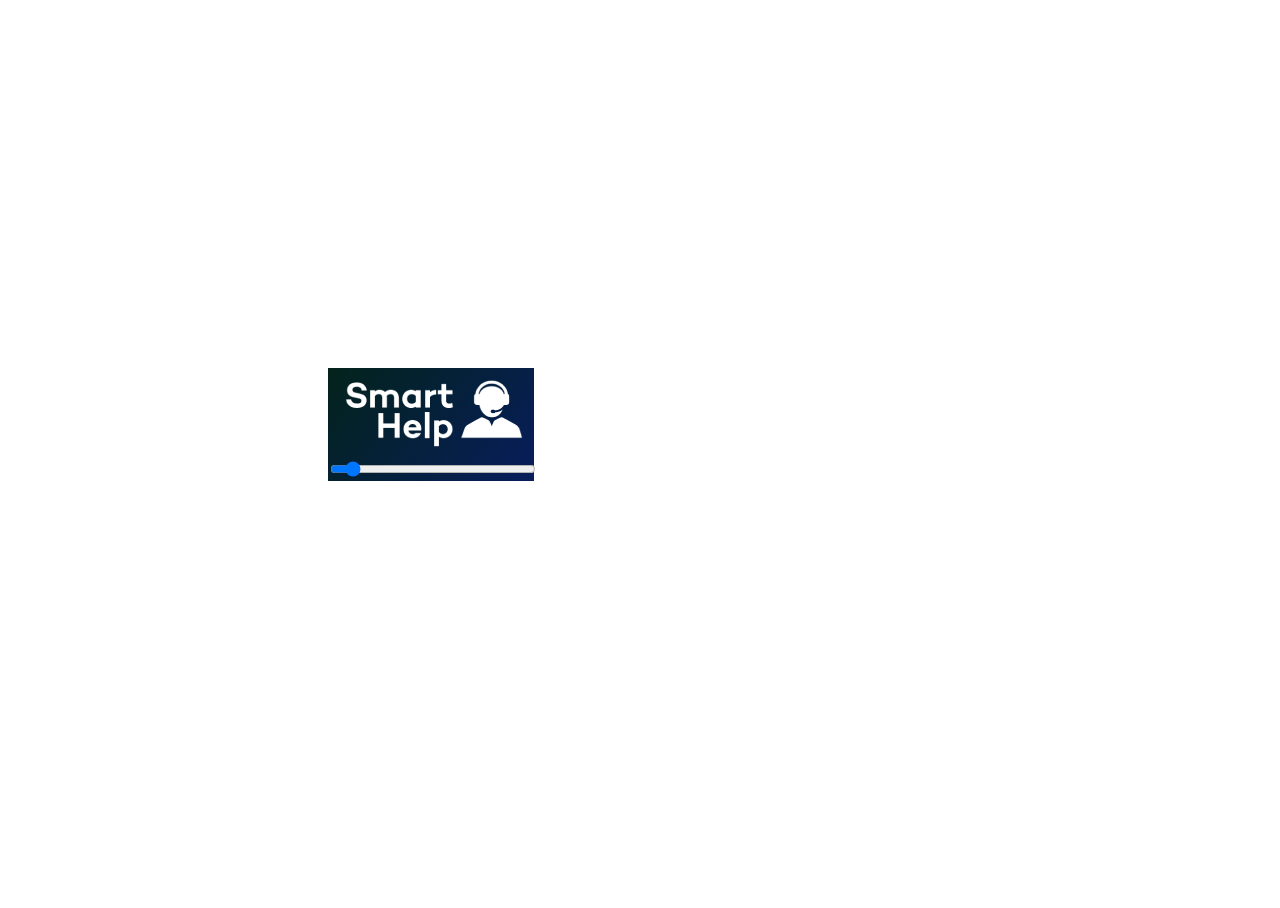
==== commit 95c6fbe1: "Añadiendo la animacion a pagina principal y comentandolo" ====
--- a/Animacion/index.html
+++ b/Animacion/index.html
@@ -7,7 +7,7 @@
     <script src="./anime-master/lib/anime.min.js"></script>
     <title>Prueba Animaciones</title>
     <link rel="stylesheet" href="styleR.css">
-    <link rel="stylesheet" href="../bootstrap-5.2.1-dist/css/bootstrap.min.css">
+    <!-- <link rel="stylesheet" href="../bootstrap-5.2.1-dist/css/bootstrap.min.css"> -->
 </head>
 <body>
     <div class="container-fluid" id="fuera">
--- a/Animacion/styleR.css
+++ b/Animacion/styleR.css
@@ -1,13 +1,15 @@
 #fuera {
     background: linear-gradient(133deg, #00f5e1, #0e13df);
     height: 100vh;
+    position: absolute;
     -webkit-animation: AnimationName 10s ease infinite;
     -moz-animation: AnimationName 10s ease infinite;
     animation: AnimationName 10s ease infinite;
+    z-index: 999;
 }
 .caja{
     position: absolute;
-    top: 50vh; left: 50vw;
+    top: 40vh; left: 25vw;
     align-items: center;
     background: linear-gradient(131deg, #03231b, #0e13df, #0edfc5);
     background-size: 600% 600%;
@@ -43,7 +45,3 @@
     width: 100%;
     color: #03231b;
  }
- input[type="range"]::-moz-range-progress {
-    background-color: #43e5f7; 
-  }
-  in